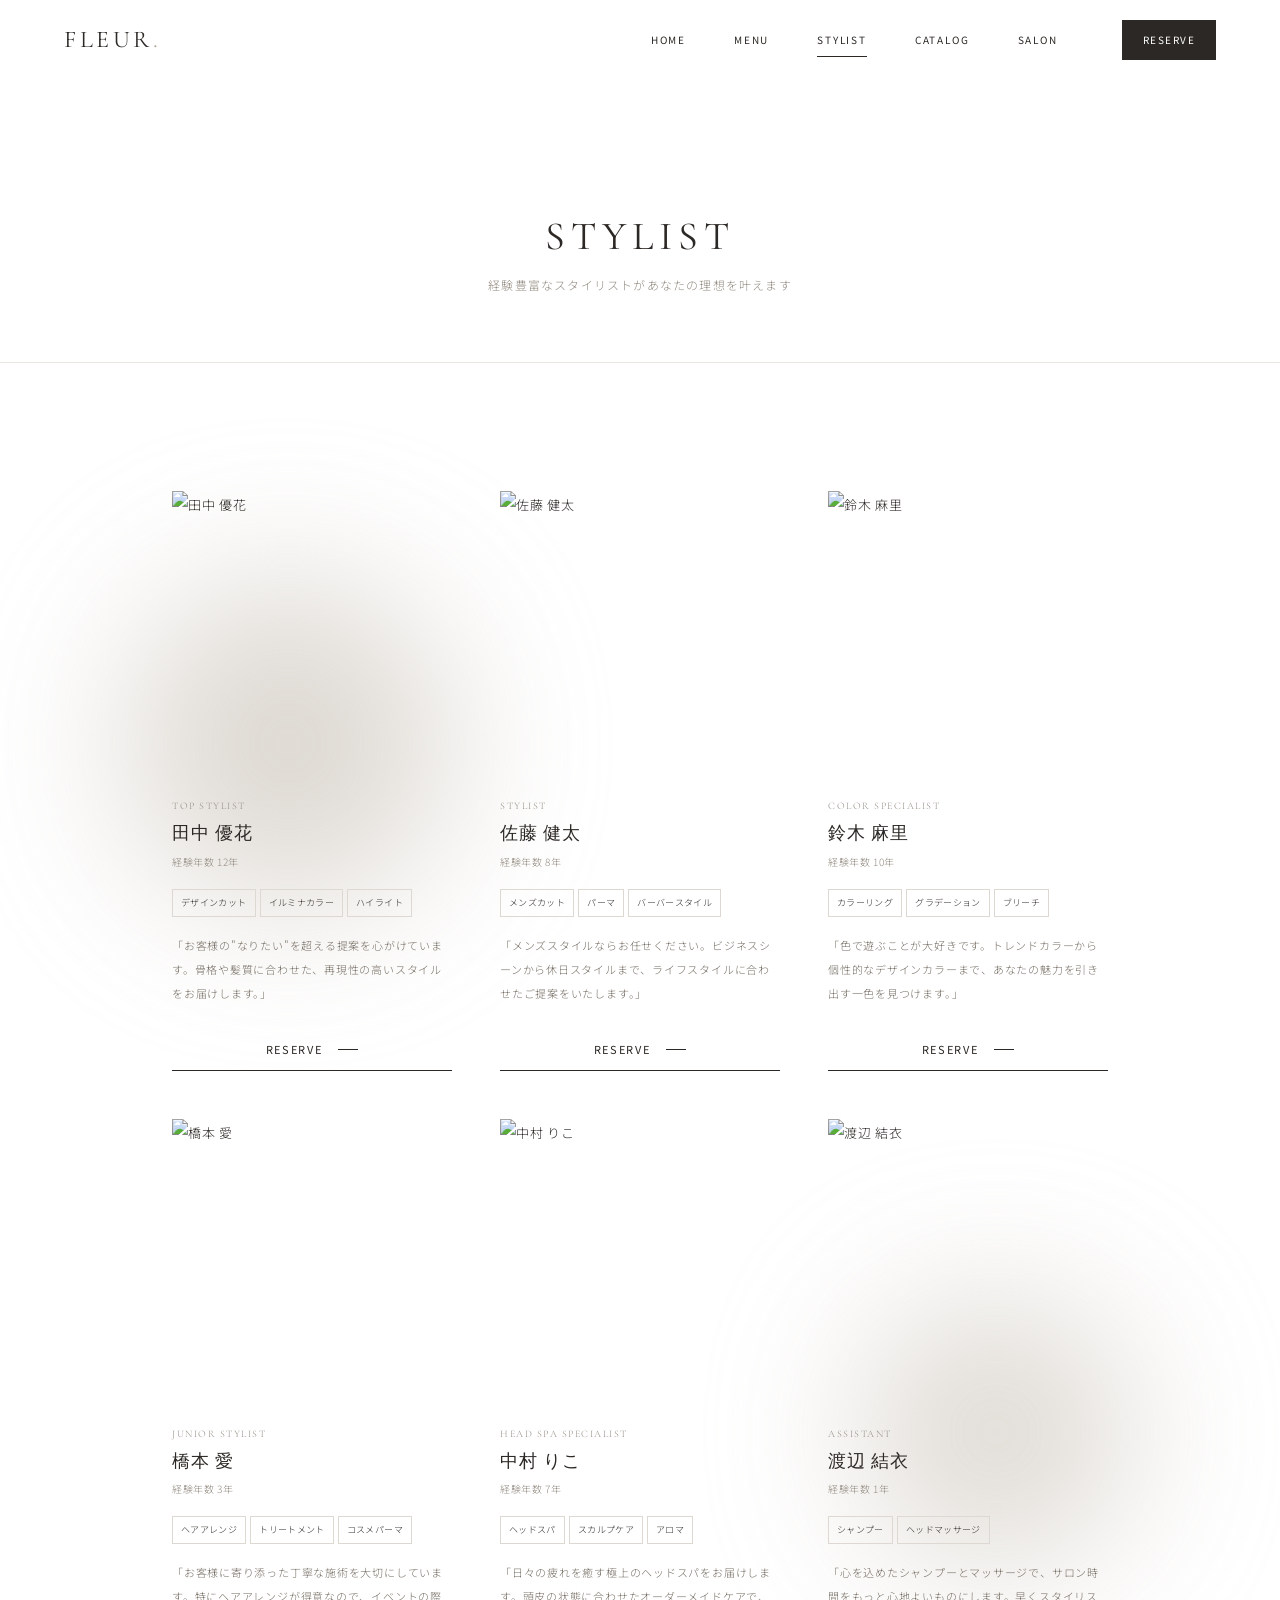
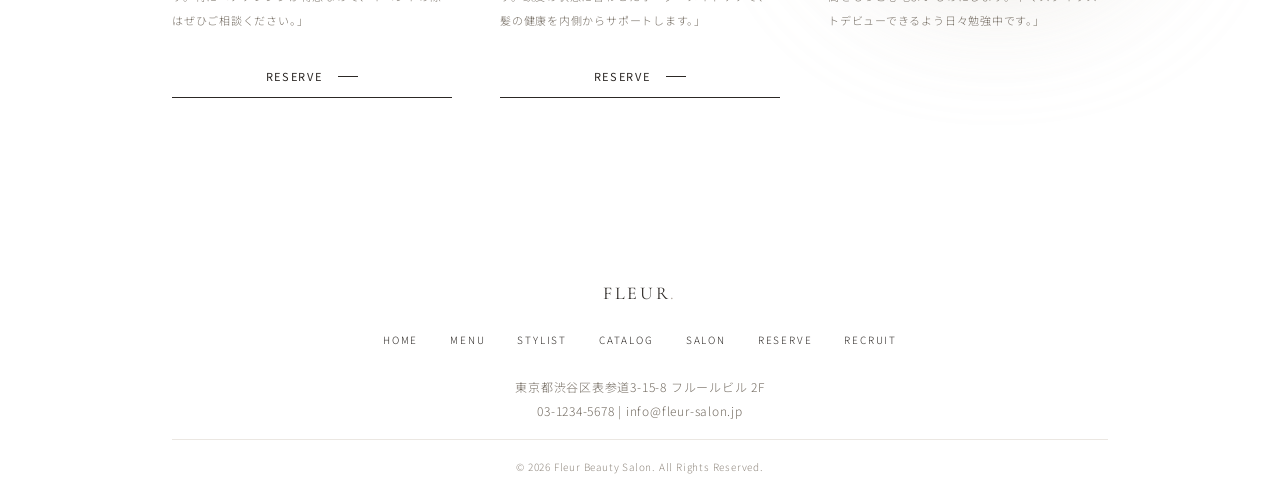
==== html/staff.html @ 0277ed72 "Add files via upload" ====
<!DOCTYPE html>
<html lang="ja">
<head>
  <meta charset="UTF-8">
  <meta name="viewport" content="width=device-width, initial-scale=1.0">
  <title>スタイリスト紹介 | Fleur Beauty Salon 表参道</title>
  <meta name="description" content="Fleur Beauty Salonのスタイリスト紹介。経験豊富なTop Stylist・カラースペシャリスト・ヘッドスパ専門スタッフが在籍。あなたの理想のスタイルを実現します。">
  <meta name="keywords" content="表参道 美容師,表参道 スタイリスト,Fleur スタッフ,カラースペシャリスト">
  <link rel="canonical" href="https://fleur-salon.jp/staff.html">
  <meta property="og:type" content="website">
  <meta property="og:title" content="スタイリスト紹介 | Fleur Beauty Salon 表参道">
  <meta property="og:description" content="経験豊富なTop Stylist・カラースペシャリスト・ヘッドスパ専門スタッフが在籍。あなたの理想のスタイルを実現します。">
  <meta property="og:url" content="https://fleur-salon.jp/staff.html">
  <meta property="og:image" content="https://fleur-salon.jp/images/fleur-beauty-salon-hero-1.webp">
  <meta property="og:site_name" content="Fleur Beauty Salon">
  <link rel="stylesheet" href="../css/style.css">
  <link rel="stylesheet" href="../css/responsive.css">
</head>
<body>
  <header class="header" id="header">
    <div class="header__inner">
      <a href="../index.html" class="header__logo">Fleur<span>.</span></a>
      <nav class="nav">
        <a href="../index.html" class="nav__link">Home</a>
        <a href="menu.html" class="nav__link">Menu</a>
        <a href="staff.html" class="nav__link nav__link--active">Stylist</a>
        <a href="gallery.html" class="nav__link">Catalog</a>
        <a href="access.html" class="nav__link">Salon</a>
        <a href="reservation.html" class="btn btn--primary btn--sm nav__cta">Reserve</a>
      </nav>
      <button class="hamburger" id="hamburger" aria-label="メニューを開く"><span class="hamburger__bar"></span><span class="hamburger__bar"></span><span class="hamburger__bar"></span></button>
    </div>
  </header>
  <div class="nav-overlay" id="navOverlay"></div>
  <nav class="mobile-nav" id="mobileNav">
    <a href="../index.html" class="mobile-nav__link">Home</a><a href="menu.html" class="mobile-nav__link">Menu</a><a href="staff.html" class="mobile-nav__link">Stylist</a><a href="gallery.html" class="mobile-nav__link">Catalog</a><a href="access.html" class="mobile-nav__link">Salon</a>
    <div class="mobile-nav__cta"><a href="reservation.html" class="btn btn--primary">Reserve</a></div>
  </nav>

  <section class="page-header">
    <div class="container">
      <h1 class="page-header__title">Stylist</h1>
      <p class="page-header__subtitle">経験豊富なスタイリストがあなたの理想を叶えます</p>
    </div>
  </section>

  <section class="section">
    <div class="container">
      <div class="staff-list">
        <div class="staff-card animate-on-scroll">
          <div class="staff-card__image"><img src="https://images.unsplash.com/photo-1544005313-94ddf0286df2?w=600&h=600&fit=crop&crop=face" alt="田中 優花" loading="lazy"></div>
          <p class="staff-card__role">Top Stylist</p>
          <h3 class="staff-card__name">田中 優花</h3>
          <p class="staff-card__experience">経験年数 12年</p>
          <div class="staff-card__tags"><span class="staff-card__tag">デザインカット</span><span class="staff-card__tag">イルミナカラー</span><span class="staff-card__tag">ハイライト</span></div>
          <p class="staff-card__message">「お客様の"なりたい"を超える提案を心がけています。骨格や髪質に合わせた、再現性の高いスタイルをお届けします。」</p>
          <a href="reservation.html?staff=tanaka" class="btn btn--more staff-card__cta">Reserve</a>
        </div>
        <div class="staff-card animate-on-scroll">
          <div class="staff-card__image"><img src="https://images.unsplash.com/photo-1506794778202-cad84cf45f1d?w=600&h=600&fit=crop&crop=face" alt="佐藤 健太" loading="lazy"></div>
          <p class="staff-card__role">Stylist</p>
          <h3 class="staff-card__name">佐藤 健太</h3>
          <p class="staff-card__experience">経験年数 8年</p>
          <div class="staff-card__tags"><span class="staff-card__tag">メンズカット</span><span class="staff-card__tag">パーマ</span><span class="staff-card__tag">バーバースタイル</span></div>
          <p class="staff-card__message">「メンズスタイルならお任せください。ビジネスシーンから休日スタイルまで、ライフスタイルに合わせたご提案をいたします。」</p>
          <a href="reservation.html?staff=sato" class="btn btn--more staff-card__cta">Reserve</a>
        </div>
        <div class="staff-card animate-on-scroll">
          <div class="staff-card__image"><img src="https://images.unsplash.com/photo-1531746020798-e6953c6e8e04?w=600&h=600&fit=crop&crop=face" alt="鈴木 麻里" loading="lazy"></div>
          <p class="staff-card__role">Color Specialist</p>
          <h3 class="staff-card__name">鈴木 麻里</h3>
          <p class="staff-card__experience">経験年数 10年</p>
          <div class="staff-card__tags"><span class="staff-card__tag">カラーリング</span><span class="staff-card__tag">グラデーション</span><span class="staff-card__tag">ブリーチ</span></div>
          <p class="staff-card__message">「色で遊ぶことが大好きです。トレンドカラーから個性的なデザインカラーまで、あなたの魅力を引き出す一色を見つけます。」</p>
          <a href="reservation.html?staff=suzuki" class="btn btn--more staff-card__cta">Reserve</a>
        </div>
        <div class="staff-card animate-on-scroll">
          <div class="staff-card__image"><img src="https://images.unsplash.com/photo-1517841905240-472988babdf9?w=600&h=600&fit=crop&crop=face" alt="橋本 愛" loading="lazy"></div>
          <p class="staff-card__role">Junior Stylist</p>
          <h3 class="staff-card__name">橋本 愛</h3>
          <p class="staff-card__experience">経験年数 3年</p>
          <div class="staff-card__tags"><span class="staff-card__tag">ヘアアレンジ</span><span class="staff-card__tag">トリートメント</span><span class="staff-card__tag">コスメパーマ</span></div>
          <p class="staff-card__message">「お客様に寄り添った丁寧な施術を大切にしています。特にヘアアレンジが得意なので、イベントの際はぜひご相談ください。」</p>
          <a href="reservation.html?staff=hashimoto" class="btn btn--more staff-card__cta">Reserve</a>
        </div>
        <div class="staff-card animate-on-scroll">
          <div class="staff-card__image"><img src="https://images.unsplash.com/photo-1529626455594-4ff0802cfb7e?w=600&h=600&fit=crop&crop=face" alt="中村 りこ" loading="lazy"></div>
          <p class="staff-card__role">Head Spa Specialist</p>
          <h3 class="staff-card__name">中村 りこ</h3>
          <p class="staff-card__experience">経験年数 7年</p>
          <div class="staff-card__tags"><span class="staff-card__tag">ヘッドスパ</span><span class="staff-card__tag">スカルプケア</span><span class="staff-card__tag">アロマ</span></div>
          <p class="staff-card__message">「日々の疲れを癒す極上のヘッドスパをお届けします。頭皮の状態に合わせたオーダーメイドケアで、髪の健康を内側からサポートします。」</p>
          <a href="reservation.html?staff=nakamura" class="btn btn--more staff-card__cta">Reserve</a>
        </div>
        <div class="staff-card animate-on-scroll">
          <div class="staff-card__image"><img src="https://images.unsplash.com/photo-1524504388940-b1c1722653e1?w=600&h=600&fit=crop&crop=face" alt="渡辺 結衣" loading="lazy"></div>
          <p class="staff-card__role">Assistant</p>
          <h3 class="staff-card__name">渡辺 結衣</h3>
          <p class="staff-card__experience">経験年数 1年</p>
          <div class="staff-card__tags"><span class="staff-card__tag">シャンプー</span><span class="staff-card__tag">ヘッドマッサージ</span></div>
          <p class="staff-card__message">「心を込めたシャンプーとマッサージで、サロン時間をもっと心地よいものにします。早くスタイリストデビューできるよう日々勉強中です。」</p>
        </div>
      </div>
    </div>
  </section>

  <footer class="footer">
    <div class="container">
      <p class="footer__brand">Fleur<span>.</span></p>
      <div class="footer__nav-row">
        <a href="../index.html" class="footer__nav-link">Home</a>
        <a href="menu.html" class="footer__nav-link">Menu</a>
        <a href="staff.html" class="footer__nav-link">Stylist</a>
        <a href="gallery.html" class="footer__nav-link">Catalog</a>
        <a href="access.html" class="footer__nav-link">Salon</a>
        <a href="reservation.html" class="footer__nav-link">Reserve</a>
        <a href="recruit.html" class="footer__nav-link">Recruit</a>
      </div>
      <div class="footer__info">
        <p>東京都渋谷区表参道3-15-8 フルールビル 2F</p>
        <p>03-1234-5678 | info@fleur-salon.jp</p>
      </div>
      <div class="footer__bottom">
        <p>&copy; 2026 Fleur Beauty Salon. All Rights Reserved.</p>
      </div>
    </div>
  </footer>
  <script src="../js/main.js"></script>
</body>
</html>
---- css/style.css ----
/* ============================================
   Fleur Beauty Salon — Main Stylesheet
   Design: la-melu.com inspired — Pure Minimalism
   Typography: Cormorant Garamond + Noto Sans JP
   ============================================ */

@import url('https://fonts.googleapis.com/css2?family=Cormorant+Garamond:ital,wght@0,300;0,400;0,500;0,600;1,400&family=Noto+Sans+JP:wght@200;300;400;500&display=swap');

:root {
  /* Colors — Greige */
  --black: #2c2825;
  --gray-900: #3d3832;
  --gray-800: #4e4840;
  --gray-700: #5f5850;
  --gray-600: #756d63;
  --gray-500: #928a80;
  --gray-400: #b0a89e;
  --gray-300: #cdc6bc;
  --gray-200: #ddd8d1;
  --gray-100: #ebe7e2;
  --gray-50: #f3f0ec;
  --white: #ffffff;

  --color-text: var(--black);
  --color-text-light: var(--gray-600);
  --color-text-muted: var(--gray-500);
  --color-bg: var(--white);
  --color-bg-alt: var(--gray-50);
  --color-border: var(--gray-200);
  --color-success: #4a7c59;
  --color-error: #c44;

  /* Typography */
  --font-display: 'Cormorant Garamond', 'Georgia', serif;
  --font-body: 'Noto Sans JP', -apple-system, BlinkMacSystemFont, sans-serif;

  /* Spacing */
  --space-xs: 0.25rem;
  --space-sm: 0.5rem;
  --space-md: 1rem;
  --space-lg: 1.5rem;
  --space-xl: 2rem;
  --space-2xl: 3rem;
  --space-3xl: 4rem;
  --space-4xl: 6rem;
  --space-5xl: 8rem;
  --space-6xl: 10rem;
  --space-7xl: 12rem;

  /* Shadows */
  --shadow-sm: 0 1px 3px rgba(0,0,0,0.04);
  --shadow-md: 0 4px 16px rgba(0,0,0,0.06);

  /* Transitions */
  --transition-fast: 200ms ease;
  --transition-base: 400ms ease;
  --transition-slow: 600ms ease;

  /* Layout */
  --container-max: 1000px;
  --container-narrow: 700px;
  --container-wide: 1200px;
  --header-height: 80px;

  /* Z-index */
  --z-base: 1;
  --z-sticky: 20;
  --z-overlay: 30;
  --z-modal: 40;
}

/* --- Reset --- */
*, *::before, *::after {
  margin: 0; padding: 0;
  box-sizing: border-box;
}

html {
  scroll-behavior: smooth;
  -webkit-text-size-adjust: 100%;
}

body {
  font-family: var(--font-body);
  font-size: 13px;
  font-weight: 300;
  line-height: 2.2;
  color: var(--color-text);
  background-color: var(--color-bg);
  -webkit-font-smoothing: antialiased;
  -moz-osx-font-smoothing: grayscale;
  overflow-x: hidden;
  letter-spacing: 0.06em;
}

body.nav-open { overflow: hidden; }

img { max-width: 100%; height: auto; display: block; }

a {
  color: inherit;
  text-decoration: none;
  transition: opacity var(--transition-fast);
}
a:hover { opacity: 0.6; }

button {
  font-family: inherit;
  cursor: pointer;
  border: none;
  background: none;
}

ul, ol { list-style: none; }
input, select, textarea { font-family: inherit; font-size: inherit; }

/* --- Utility --- */
.container {
  max-width: var(--container-max);
  margin: 0 auto;
  padding: 0 var(--space-xl);
}

.container--narrow { max-width: var(--container-narrow); }
.container--wide { max-width: var(--container-wide); }

.sr-only {
  position: absolute; width: 1px; height: 1px; padding: 0; margin: -1px;
  overflow: hidden; clip: rect(0,0,0,0); white-space: nowrap; border: 0;
}

/* --- Typography --- */
h1, h2, h3, h4, h5 {
  font-family: var(--font-display);
  font-weight: 400;
  line-height: 1.4;
  letter-spacing: 0.04em;
}

/* Section title — English large + Japanese small */
.section-title-en {
  font-family: var(--font-display);
  font-size: clamp(1.75rem, 4vw, 2.5rem);
  font-weight: 400;
  letter-spacing: 0.12em;
  text-transform: uppercase;
  color: var(--color-text);
  margin-bottom: var(--space-sm);
}

.section-title-ja {
  font-family: var(--font-body);
  font-size: 0.6875rem;
  font-weight: 300;
  letter-spacing: 0.2em;
  color: var(--color-text-muted);
}

.section-header {
  text-align: center;
  margin-bottom: var(--space-4xl);
}

.section-header::after {
  content: '';
  display: block;
  width: 30px;
  height: 1px;
  background: var(--color-text);
  margin: var(--space-lg) auto 0;
}

/* --- Sections --- */
.section {
  padding: var(--space-4xl) 0;
  position: relative;
  overflow: hidden;
}

/* Subtle decorative background — only for plain white sections */
.section:not(.section--alt):not(.section--dark)::before,
.section:not(.section--alt):not(.section--dark)::after {
  content: '';
  position: absolute;
  border-radius: 50%;
  pointer-events: none;
  z-index: 0;
  background: var(--gray-300);
  filter: blur(80px);
  opacity: 0.7;
}
.section:not(.section--alt):not(.section--dark)::before {
  width: 320px;
  height: 320px;
  top: 15%;
  left: 10%;
}
.section:not(.section--alt):not(.section--dark)::after {
  width: 260px;
  height: 260px;
  bottom: 18%;
  right: 12%;
}
.section > * {
  position: relative;
  z-index: 1;
}

.section--alt {
  background-color: var(--color-bg-alt);
}

.section--dark {
  background-color: var(--gray-100);
  color: var(--color-text);
}

.section--dark .section-title-en { color: var(--color-text); }
.section--dark .section-title-ja { color: var(--gray-600); }
.section--dark .section-header::after { background: var(--color-text); }

/* --- Buttons --- */
.btn {
  display: inline-flex;
  align-items: center;
  justify-content: center;
  gap: var(--space-sm);
  font-family: var(--font-body);
  font-size: 0.6875rem;
  font-weight: 400;
  letter-spacing: 0.15em;
  transition: all var(--transition-base);
  cursor: pointer;
  text-transform: uppercase;
}

.btn:focus-visible {
  outline: 1px solid var(--color-text);
  outline-offset: 4px;
}

/* Text link button with line */
.btn--more {
  color: var(--color-text);
  padding: var(--space-sm) 0;
  border-bottom: 1px solid var(--color-text);
}
.btn--more:hover {
  opacity: 1;
  color: var(--gray-500);
  border-color: var(--gray-500);
}

.btn--more::after {
  content: '';
  display: inline-block;
  width: 20px;
  height: 1px;
  background: currentColor;
  margin-left: var(--space-sm);
  transition: width var(--transition-fast);
}
.btn--more:hover::after { width: 32px; }

/* Solid button */
.btn--primary {
  padding: 0.875rem 2.5rem;
  background: var(--color-text);
  color: var(--white);
  letter-spacing: 0.15em;
  border: 1px solid var(--color-text);
}
.btn--primary:hover {
  opacity: 1;
  background: transparent;
  color: var(--color-text);
}

/* Outline button */
.btn--outline {
  padding: 0.875rem 2.5rem;
  background: transparent;
  color: var(--color-text);
  border: 1px solid var(--color-text);
  letter-spacing: 0.15em;
}
.btn--outline:hover {
  opacity: 1;
  background: var(--color-text);
  color: var(--white);
}

/* White outline (on dark bg) */
.btn--white {
  padding: 0.875rem 2.5rem;
  background: transparent;
  color: var(--color-text);
  border: 1px solid var(--color-text);
  letter-spacing: 0.15em;
}
.btn--white:hover {
  opacity: 1;
  background: var(--color-text);
  color: var(--white);
}

.btn--sm { padding: 0.5rem 1.25rem; font-size: 0.625rem; }
.btn--lg { padding: 1rem 3rem; font-size: 0.75rem; }

/* --- Header --- */
.header {
  position: fixed;
  top: 0; left: 0; right: 0;
  height: var(--header-height);
  z-index: 50;
  transition: all var(--transition-base);
  background: rgba(255,255,255,0.97);
  backdrop-filter: blur(6px);
  -webkit-backdrop-filter: blur(6px);
  opacity: 0;
  animation: fadeUp 0.8s ease 2.8s forwards;
}

.header--scrolled {
  box-shadow: 0 1px 0 rgba(0,0,0,0.05);
}

.header__inner {
  display: flex;
  align-items: center;
  justify-content: space-between;
  height: 100%;
  max-width: 100%;
  margin: 0 auto;
  padding: 0 var(--space-3xl);
}

.header__logo {
  font-family: var(--font-display);
  font-size: 1.5rem;
  font-weight: 400;
  letter-spacing: 0.15em;
  text-transform: uppercase;
  color: var(--color-text);
}
.header__logo span { color: var(--gray-400); }

/* Desktop Nav */
.nav {
  display: flex;
  align-items: center;
  gap: var(--space-2xl);
}

.nav__link {
  font-size: 0.625rem;
  font-weight: 400;
  letter-spacing: 0.18em;
  text-transform: uppercase;
  color: var(--color-text);
  position: relative;
  padding: var(--space-xs) 0;
}
.nav__link:hover { opacity: 0.5; }

.nav__link--active::after {
  content: '';
  position: absolute;
  bottom: -2px;
  left: 0; right: 0;
  height: 1px;
  background: var(--color-text);
}

.nav__cta {
  margin-left: var(--space-md);
}

/* Hamburger */
.hamburger {
  display: none;
  flex-direction: column;
  justify-content: center;
  gap: 6px;
  width: 44px; height: 44px;
  padding: 10px;
  cursor: pointer;
  z-index: 50;
  position: relative;
}

.hamburger__bar {
  width: 24px; height: 1px;
  background: var(--color-text);
  transition: all var(--transition-base);
  transform-origin: center;
}

.hamburger.active .hamburger__bar:nth-child(1) {
  transform: rotate(45deg) translate(5px, 5px);
}
.hamburger.active .hamburger__bar:nth-child(2) { opacity: 0; }
.hamburger.active .hamburger__bar:nth-child(3) {
  transform: rotate(-45deg) translate(5px, -5px);
}

/* Mobile Nav */
.nav-overlay {
  position: fixed; inset: 0;
  background: rgba(0,0,0,0.15);
  z-index: var(--z-overlay);
  opacity: 0; visibility: hidden;
  transition: all var(--transition-base);
}
.nav-overlay.active { opacity: 1; visibility: visible; }

.mobile-nav {
  position: fixed;
  top: 0; right: 0;
  width: min(340px, 85vw);
  height: 100vh;
  background: var(--white);
  z-index: var(--z-modal);
  padding: calc(var(--header-height) + var(--space-3xl)) var(--space-2xl) var(--space-2xl);
  transform: translateX(100%);
  transition: transform var(--transition-slow);
  overflow-y: auto;
}
.mobile-nav.active { transform: translateX(0); }

.mobile-nav__link {
  display: block;
  padding: var(--space-md) 0;
  font-size: 0.6875rem;
  font-weight: 400;
  letter-spacing: 0.18em;
  text-transform: uppercase;
  color: var(--color-text);
  border-bottom: 1px solid var(--gray-100);
}
.mobile-nav__link:hover { opacity: 0.5; }

.mobile-nav__cta { margin-top: var(--space-2xl); }
.mobile-nav__cta .btn { width: 100%; }

/* --- Hero (la-melu style: centered text, scroll indicator) --- */
.hero {
  position: relative;
  height: 100vh;
  min-height: 600px;
  display: flex;
  padding-top: var(--header-height);
}

.hero__left {
  flex: 0 0 33%;
  position: relative;
  overflow: hidden;
}

.hero__right {
  flex: 0 0 67%;
  position: relative;
}

.hero__slider {
  position: relative;
  width: 100%;
  height: 100%;
  border-radius: 20px 0 0 20px;
  overflow: hidden;
}

.hero__slide {
  position: absolute;
  inset: 0;
  width: 100%;
  height: 100%;
  object-fit: cover;
  opacity: 0;
  transition: opacity 0.8s ease;
}
.hero__slide--active {
  opacity: 1;
}

.hero__title-ja {
  font-family: var(--font-body);
  writing-mode: vertical-rl;
  font-size: clamp(1.75rem, 3.5vw, 2.5rem);
  font-weight: 500;
  letter-spacing: 0.3em;
  line-height: 2;
  color: var(--color-text);
  position: absolute;
  top: 40%;
  left: 50%;
  transform: translate(-50%, -50%);
  opacity: 0;
  animation: fadeUp 1.2s ease 3.2s forwards;
}

.hero__title-en {
  font-family: var(--font-display);
  writing-mode: vertical-rl;
  font-size: 0.6875rem;
  font-weight: 400;
  letter-spacing: 0.04em;
  line-height: 2.2;
  color: var(--gray-400);
  position: absolute;
  bottom: var(--space-5xl);
  left: var(--space-4xl);
  opacity: 0;
  transform: translateY(20px);
  animation: fadeUp 1.2s ease 3.8s forwards;
}

.hero__scroll {
  position: absolute;
  bottom: var(--space-2xl);
  right: var(--space-xl);
  display: flex;
  flex-direction: column;
  align-items: center;
  gap: var(--space-sm);
  color: var(--black);
  font-size: 0.6875rem;
  letter-spacing: 0.3em;
  text-transform: uppercase;
  writing-mode: vertical-rl;
  animation: scrollBounce 2.5s ease infinite;
}

.hero__scroll-line {
  width: 2px; height: 48px;
  background: linear-gradient(to bottom, var(--black), transparent);
}

@keyframes fadeUp {
  to { opacity: 1; transform: translateY(0); }
}

/* --- Opening Animation --- */
.opening {
  position: fixed;
  inset: 0;
  z-index: 9999;
  display: flex;
  align-items: center;
  justify-content: center;
  pointer-events: none;
}

.opening__logo {
  position: absolute;
  z-index: 10001;
  font-family: var(--font-display);
  font-size: 2.5rem;
  font-weight: 400;
  letter-spacing: 0.15em;
  text-transform: uppercase;
  color: var(--color-text);
  opacity: 0;
  animation: openingLogoIn 0.8s ease 0.3s forwards, openingLogoOut 0.6s ease 1.6s forwards;
}
.opening__logo span { color: var(--gray-400); }

.opening__top,
.opening__bottom {
  position: absolute;
  left: 0;
  right: 0;
  height: 50%;
  background: var(--white);
  z-index: 10000;
}
.opening__top {
  top: 0;
  transform-origin: top;
  animation: curtainUp 0.8s cubic-bezier(0.65, 0, 0.35, 1) 2.2s forwards;
}
.opening__bottom {
  bottom: 0;
  transform-origin: bottom;
  animation: curtainDown 0.8s cubic-bezier(0.65, 0, 0.35, 1) 2.2s forwards;
}

.opening.done {
  display: none;
}

@keyframes openingLogoIn {
  from { opacity: 0; transform: translateY(20px); }
  to { opacity: 1; transform: translateY(0); }
}
@keyframes openingLogoOut {
  from { opacity: 1; }
  to { opacity: 0; }
}
@keyframes curtainUp {
  to { transform: translateY(-100%); }
}
@keyframes curtainDown {
  to { transform: translateY(100%); }
}
@keyframes scrollBounce {
  0%, 100% { transform: translateY(0); }
  50% { transform: translateY(6px); }
}

/* --- Concept (spinhairworks style) --- */
.concept {
  position: relative;
  max-width: 1100px;
  margin: 0 auto;
  padding: 0 var(--space-xl);
}

.concept__row {
  display: flex;
  align-items: stretch;
  gap: var(--space-4xl);
}

/* Main image — left, fixed width */
.concept__image-main {
  flex: 0 0 48%;
  min-height: 480px;
}
.concept__image-main img {
  width: 100%;
  height: 100%;
  object-fit: cover;
  display: block;
  border-radius: 8px;
}

/* Text — right side, vertically centered */
.concept__text {
  flex: 1;
  display: flex;
  flex-direction: column;
  justify-content: center;
  padding: var(--space-xl) 0 var(--space-4xl);
}

.concept__text .section-title-en {
  margin-bottom: var(--space-sm);
}

.concept__text .section-title-ja {
  margin-bottom: var(--space-2xl);
}

.concept__description {
  font-size: 0.8125rem;
  color: var(--color-text-light);
  line-height: 2.6;
  margin-bottom: var(--space-lg);
}

.concept__link {
  display: inline-block;
  line-height: 1;
  font-size: 0.8125rem;
  font-weight: 400;
  letter-spacing: 0.06em;
  color: var(--color-text);
  padding-bottom: var(--space-md);
  border-bottom: 1px solid var(--color-text);
  transition: all var(--transition-fast);
}
.concept__link:hover {
  opacity: 0.6;
}

/* Sub image — overlaps bottom of main image area */
.concept__image-sub {
  width: 42%;
  margin-top: -100px;
  margin-left: auto;
  margin-right: 0;
  position: relative;
  z-index: 2;
  background: #fff;
  padding: 8px;
  border-radius: 8px;
}
.concept__image-sub img {
  width: 100%;
  aspect-ratio: 4 / 3;
  object-fit: cover;
  display: block;
  border-radius: 4px;
}

/* --- Menu Cards (Top page) --- */
.menu-cards {
  display: grid;
  grid-template-columns: repeat(3, 1fr);
  gap: 2px;
}

/* --- Menu & Price (nana-eyelash style) --- */
.menu-price__title {
  font-family: var(--font-display);
  font-size: clamp(1.75rem, 3vw, 2.25rem);
  font-weight: 400;
  letter-spacing: 0.25em;
  text-align: center;
  margin-bottom: var(--space-4xl);
  color: var(--color-text);
}

.menu-price__grid {
  display: grid;
  grid-template-columns: 1fr 1fr;
  gap: var(--space-5xl);
  max-width: 900px;
  margin: 0 auto;
  position: relative;
  padding: var(--space-3xl);
}
.menu-price__grid .rough-border {
  position: absolute;
  inset: 0;
  width: 100%;
  height: 100%;
  pointer-events: none;
  overflow: visible;
}

.menu-price__category {
  font-family: var(--font-display);
  font-size: 1.125rem;
  font-weight: 400;
  letter-spacing: 0.18em;
  color: var(--color-text);
  padding-bottom: var(--space-sm);
  margin-bottom: var(--space-2xl);
  position: relative;
}
.menu-price__category::after {
  content: '';
  position: absolute;
  left: 0;
  bottom: 0;
  width: 32px;
  height: 1px;
  background: var(--color-text);
}

.menu-price__list {
  list-style: none;
  padding: 0;
  margin: 0;
}
.menu-price__list li {
  display: flex;
  justify-content: space-between;
  align-items: baseline;
  padding: var(--space-md) 0;
  font-size: 0.8125rem;
  letter-spacing: 0.06em;
  color: var(--color-text);
  border-bottom: 1px dashed var(--gray-200);
}
.menu-price__list li:last-child { border-bottom: none; }
.menu-price__list li span:last-child {
  color: var(--color-text-light);
  font-family: var(--font-display);
  letter-spacing: 0.04em;
}

.menu-price__note {
  text-align: center;
  font-size: 0.6875rem;
  color: var(--color-text-muted);
  letter-spacing: 0.05em;
  margin-top: var(--space-3xl);
  line-height: 1.8;
}

.menu-card {
  position: relative;
  overflow: hidden;
  cursor: pointer;
  aspect-ratio: 3 / 4;
}
.menu-card img {
  width: 100%; height: 100%;
  object-fit: cover;
  transition: transform 1s ease;
}
.menu-card:hover img { transform: scale(1.05); }

.menu-card__overlay {
  position: absolute; inset: 0;
  background: linear-gradient(to top, rgba(0,0,0,0.55), transparent 60%);
  display: flex;
  flex-direction: column;
  justify-content: flex-end;
  padding: var(--space-2xl);
  transition: background var(--transition-base);
}

.menu-card__tag {
  font-family: var(--font-display);
  font-size: 0.625rem;
  letter-spacing: 0.18em;
  text-transform: uppercase;
  color: rgba(255,255,255,0.6);
  margin-bottom: var(--space-xs);
}

.menu-card__title {
  font-family: var(--font-display);
  font-size: 1.25rem;
  font-weight: 400;
  letter-spacing: 0.08em;
  color: var(--white);
  margin-bottom: var(--space-xs);
}

.menu-card__price {
  font-family: var(--font-display);
  font-size: 0.875rem;
  font-weight: 400;
  color: rgba(255,255,255,0.6);
  letter-spacing: 0.06em;
}

/* --- Stylist Grid (la-melu style: square photos, grid) --- */
.stylist-grid-home {
  display: grid;
  grid-template-columns: repeat(4, 1fr);
  gap: 12px;
}

.stylist-thumb {
  position: relative;
  overflow: hidden;
  cursor: pointer;
  aspect-ratio: 1;
  border-radius: 6px;
}
.stylist-thumb img {
  width: 100%; height: 100%;
  object-fit: cover;
  transition: transform 0.8s ease;
}
.stylist-thumb:hover img { transform: scale(1.05); }

.stylist-thumb__overlay {
  position: absolute; inset: 0;
  background: rgba(0,0,0,0.35);
  display: flex;
  flex-direction: column;
  align-items: center;
  justify-content: center;
  opacity: 0;
  transition: opacity var(--transition-base);
}
.stylist-thumb:hover .stylist-thumb__overlay { opacity: 1; }

.stylist-thumb__role {
  font-family: var(--font-display);
  font-size: 0.625rem;
  letter-spacing: 0.15em;
  text-transform: uppercase;
  color: rgba(255,255,255,0.7);
  margin-bottom: var(--space-xs);
}

.stylist-thumb__name {
  color: var(--white);
  font-size: 0.8125rem;
  font-weight: 400;
  letter-spacing: 0.1em;
}

/* --- Gallery Preview (square grid) --- */
.gallery-grid {
  display: grid;
  grid-template-columns: repeat(5, 1fr);
  gap: 12px;
  padding: 0 var(--space-xl);
}

.gallery-item {
  position: relative;
  overflow: hidden;
  cursor: pointer;
  aspect-ratio: 1;
  border-radius: 6px;
  opacity: 0;
  transform: translateY(30px);
  transition: opacity 0.9s ease, transform 0.9s ease;
}
.gallery-grid.in-view .gallery-item {
  opacity: 1;
  transform: translateY(0);
}
.gallery-grid.in-view .gallery-item:nth-child(1) { transition-delay: 0ms; }
.gallery-grid.in-view .gallery-item:nth-child(2) { transition-delay: 100ms; }
.gallery-grid.in-view .gallery-item:nth-child(3) { transition-delay: 200ms; }
.gallery-grid.in-view .gallery-item:nth-child(4) { transition-delay: 300ms; }
.gallery-grid.in-view .gallery-item:nth-child(5) { transition-delay: 400ms; }
.gallery-grid.in-view .gallery-item:nth-child(6) { transition-delay: 500ms; }
.gallery-grid.in-view .gallery-item:nth-child(7) { transition-delay: 600ms; }
.gallery-grid.in-view .gallery-item:nth-child(8) { transition-delay: 700ms; }
.gallery-grid.in-view .gallery-item:nth-child(9) { transition-delay: 800ms; }
.gallery-grid.in-view .gallery-item:nth-child(10) { transition-delay: 900ms; }

.gallery-item img {
  width: 100%; height: 100%;
  object-fit: cover;
  transition: transform 1s ease, filter 0.6s ease;
  filter: brightness(0.95);
}
.gallery-item:hover img {
  transform: scale(1.08);
  filter: brightness(1.05);
}

.gallery-item__overlay {
  position: absolute; inset: 0;
  background: rgba(0,0,0,0.35);
  display: flex;
  align-items: center;
  justify-content: center;
  opacity: 0;
  transition: opacity var(--transition-base);
}
.gallery-item:hover .gallery-item__overlay { opacity: 1; }

.gallery-item__label {
  color: var(--white);
  font-size: 0.6875rem;
  letter-spacing: 0.12em;
  text-transform: uppercase;
}

/* --- Quote/Philosophy Section --- */
.quote-section {
  text-align: center;
  padding: var(--space-2xl) var(--space-xl) var(--space-4xl);
}

.quote-section__text {
  font-family: var(--font-display);
  font-size: clamp(1.25rem, 2.5vw, 1.625rem);
  font-weight: 500;
  letter-spacing: 0.15em;
  line-height: 2.2;
  color: var(--color-text);
  opacity: 0;
  transform: translateY(30px);
  transition: opacity 1.5s ease, transform 1.5s ease;
}
.quote-section__text.in-view {
  opacity: 1;
  transform: translateY(0);
}

/* --- 3-Column Banners (la-melu style) --- */
.banner-row {
  display: grid;
  grid-template-columns: repeat(3, 1fr);
  gap: 2px;
}

.banner-card {
  position: relative;
  overflow: hidden;
  aspect-ratio: 4 / 3;
}
.banner-card img {
  width: 100%; height: 100%;
  object-fit: cover;
  transition: transform 0.8s ease;
}
.banner-card:hover img { transform: scale(1.05); }

.banner-card__overlay {
  position: absolute; inset: 0;
  background: rgba(0,0,0,0.4);
  display: flex;
  flex-direction: column;
  align-items: center;
  justify-content: center;
  text-align: center;
  padding: var(--space-xl);
  transition: background var(--transition-base);
}
.banner-card:hover .banner-card__overlay { background: rgba(0,0,0,0.5); }

.banner-card__title {
  font-family: var(--font-display);
  font-size: 1.25rem;
  font-weight: 400;
  letter-spacing: 0.15em;
  text-transform: uppercase;
  color: var(--white);
  margin-bottom: var(--space-sm);
}

.banner-card__desc {
  font-size: 0.6875rem;
  color: rgba(255,255,255,0.65);
  letter-spacing: 0.08em;
  line-height: 2;
}

/* --- Reviews Grid --- */
.reviews-grid {
  display: grid;
  grid-template-columns: repeat(3, 1fr);
  gap: var(--space-2xl);
}

.review-card {
  padding: var(--space-2xl);
  border: 1px solid var(--gray-200);
  text-align: left;
}

.review-card__stars {
  color: var(--color-text);
  font-size: 0.75rem;
  letter-spacing: 0.2em;
  margin-bottom: var(--space-md);
}

.review-card__text {
  font-size: 0.8125rem;
  line-height: 2.2;
  color: var(--color-text);
  margin-bottom: var(--space-lg);
}

.review-card__author {
  font-size: 0.8125rem;
  font-weight: 500;
}

.review-card__meta {
  font-size: 0.6875rem;
  color: var(--color-text-muted);
  margin-top: var(--space-xs);
}

/* --- Access Brief --- */
.access-brief {
  display: grid;
  grid-template-columns: 1fr 1fr;
  gap: var(--space-4xl);
  align-items: start;
}

.access-brief__map {
  overflow: hidden;
  aspect-ratio: 4 / 3;
  background: var(--gray-100);
}
.access-brief__map iframe {
  width: 100%; height: 100%; border: 0;
}

.access-brief__info {
  display: flex;
  flex-direction: column;
  gap: var(--space-xl);
}

.access-brief__item {
  display: flex;
  gap: var(--space-md);
  align-items: flex-start;
}

.access-brief__icon {
  flex-shrink: 0;
  width: 18px;
  color: var(--color-text-muted);
  margin-top: 2px;
}

.access-brief__label {
  font-size: 0.625rem;
  letter-spacing: 0.15em;
  text-transform: uppercase;
  color: var(--color-text-muted);
  margin-bottom: var(--space-xs);
}

.access-brief__value {
  font-size: 0.8125rem;
}

/* --- Footer (la-melu style: clean, centered) --- */
.footer {
  background: rgba(255,255,255,0.97);
  border-top: none;
  padding: var(--space-2xl) 0 var(--space-md);
}

.footer__brand {
  font-family: var(--font-display);
  font-size: 1.125rem;
  font-weight: 400;
  letter-spacing: 0.15em;
  text-transform: uppercase;
  color: var(--color-text);
  text-align: center;
  margin-bottom: var(--space-md);
}
.footer__brand span { color: var(--gray-400); }

.footer__nav-row {
  display: flex;
  justify-content: center;
  flex-wrap: wrap;
  gap: var(--space-xl);
  margin-bottom: var(--space-lg);
}

.footer__nav-link {
  font-size: 0.625rem;
  letter-spacing: 0.18em;
  text-transform: uppercase;
  color: var(--color-text);
}
.footer__nav-link:hover { opacity: 0.5; }

.footer__info {
  text-align: center;
  margin-bottom: var(--space-md);
}

.footer__info p {
  font-size: 0.75rem;
  color: var(--color-text-light);
  line-height: 2;
}

.footer__social {
  display: flex;
  justify-content: center;
  gap: var(--space-md);
  margin-bottom: var(--space-lg);
}

.footer__social-link {
  width: 28px; height: 28px;
  display: flex;
  align-items: center;
  justify-content: center;
  border: 1px solid var(--gray-200);
  color: var(--color-text-muted);
  transition: all var(--transition-fast);
}
.footer__social-link:hover {
  opacity: 1;
  border-color: var(--color-text);
  color: var(--color-text);
}

.footer__bottom {
  border-top: 1px solid var(--gray-100);
  padding-top: var(--space-md);
  text-align: center;
  font-size: 0.625rem;
  color: var(--color-text-muted);
  letter-spacing: 0.08em;
}

/* --- Coupon Popup --- */
.coupon-popup {
  position: fixed; inset: 0;
  z-index: var(--z-modal);
  display: flex;
  align-items: center;
  justify-content: center;
  opacity: 0; visibility: hidden;
  transition: all var(--transition-base);
}
.coupon-popup.active { opacity: 1; visibility: visible; }

.coupon-popup__backdrop {
  position: absolute; inset: 0;
  background: rgba(0,0,0,0.4);
}

.coupon-popup__card {
  position: relative;
  background: var(--white);
  padding: var(--space-3xl);
  max-width: 400px;
  width: 90%;
  text-align: center;
  transform: scale(0.96);
  transition: transform var(--transition-base);
}
.coupon-popup.active .coupon-popup__card { transform: scale(1); }

.coupon-popup__close {
  position: absolute;
  top: var(--space-md); right: var(--space-md);
  width: 36px; height: 36px;
  display: flex;
  align-items: center;
  justify-content: center;
  color: var(--gray-400);
  cursor: pointer;
}
.coupon-popup__close:hover { color: var(--color-text); }

.coupon-popup__badge {
  display: inline-block;
  font-family: var(--font-display);
  font-size: 0.625rem;
  letter-spacing: 0.18em;
  text-transform: uppercase;
  color: var(--color-text-muted);
  margin-bottom: var(--space-lg);
}

.coupon-popup__discount {
  font-family: var(--font-display);
  font-size: 2.5rem;
  font-weight: 400;
  color: var(--color-text);
  line-height: 1;
  margin-bottom: var(--space-sm);
}

.coupon-popup__title {
  font-size: 0.8125rem;
  font-weight: 400;
  margin-bottom: var(--space-md);
  letter-spacing: 0.08em;
}

.coupon-popup__text {
  font-size: 0.75rem;
  color: var(--color-text-light);
  margin-bottom: var(--space-xl);
  line-height: 2.2;
}

/* --- Floating CTA (Mobile) --- */
.floating-cta {
  display: none;
  position: fixed;
  bottom: var(--space-lg);
  left: var(--space-lg); right: var(--space-lg);
  z-index: var(--z-sticky);
}
.floating-cta .btn { width: 100%; }

/* --- Page Header (inner pages) --- */
.page-header {
  position: relative;
  padding: calc(var(--header-height) + var(--space-5xl)) 0 var(--space-3xl);
  background: var(--color-bg);
  text-align: center;
  border-bottom: 1px solid var(--gray-100);
}

.page-header__title {
  font-family: var(--font-display);
  font-size: clamp(1.75rem, 4.5vw, 2.5rem);
  font-weight: 400;
  letter-spacing: 0.15em;
  text-transform: uppercase;
  margin-bottom: var(--space-sm);
}

.page-header__subtitle {
  font-size: 0.75rem;
  color: var(--color-text-muted);
  letter-spacing: 0.1em;
}

/* --- Menu Page --- */
.menu-filter {
  display: flex;
  flex-wrap: wrap;
  justify-content: center;
  gap: var(--space-lg);
  margin-bottom: var(--space-4xl);
}

.menu-filter__btn {
  padding: var(--space-sm) var(--space-md);
  font-size: 0.625rem;
  font-weight: 400;
  letter-spacing: 0.15em;
  text-transform: uppercase;
  background: transparent;
  color: var(--color-text-muted);
  border: none;
  border-bottom: 1px solid transparent;
  cursor: pointer;
  transition: all var(--transition-fast);
}
.menu-filter__btn:hover { color: var(--color-text); }
.menu-filter__btn.active {
  color: var(--color-text);
  border-bottom-color: var(--color-text);
}

.menu-category { margin-bottom: var(--space-4xl); }

.menu-category__title {
  font-family: var(--font-display);
  font-size: 1.375rem;
  font-weight: 400;
  letter-spacing: 0.1em;
  margin-bottom: var(--space-xl);
  padding-bottom: var(--space-md);
  border-bottom: 1px solid var(--gray-200);
}

.menu-list {
  display: grid;
  grid-template-columns: repeat(2, 1fr);
  gap: var(--space-lg);
}

.menu-item {
  display: flex;
  gap: var(--space-lg);
  padding: var(--space-lg);
  border: 1px solid var(--gray-100);
  transition: border-color var(--transition-fast);
}
.menu-item:hover { border-color: var(--gray-300); }

.menu-item__image {
  flex-shrink: 0;
  width: 68px; height: 68px;
  overflow: hidden;
}
.menu-item__image img {
  width: 100%; height: 100%;
  object-fit: cover;
}

.menu-item__body { flex: 1; min-width: 0; }

.menu-item__name {
  font-family: var(--font-display);
  font-size: 1rem;
  font-weight: 500;
  letter-spacing: 0.04em;
  margin-bottom: var(--space-xs);
}

.menu-item__desc {
  font-size: 0.6875rem;
  color: var(--color-text-muted);
  margin-bottom: var(--space-sm);
  line-height: 1.8;
}

.menu-item__meta {
  display: flex;
  align-items: center;
  justify-content: space-between;
}

.menu-item__price {
  font-family: var(--font-display);
  font-size: 1rem;
  font-weight: 500;
  letter-spacing: 0.04em;
}

.menu-item__time {
  font-size: 0.625rem;
  color: var(--color-text-muted);
}

/* --- Reservation Page --- */
.reservation-container {
  max-width: 640px;
  margin: 0 auto;
  padding: var(--space-3xl) var(--space-xl);
}

.progress-bar {
  display: flex;
  align-items: center;
  justify-content: center;
  margin-bottom: var(--space-3xl);
}

.progress-step {
  display: flex;
  align-items: center;
}

.progress-step__circle {
  width: 30px; height: 30px;
  display: flex;
  align-items: center;
  justify-content: center;
  font-family: var(--font-display);
  font-size: 0.8125rem;
  border: 1px solid var(--gray-300);
  color: var(--gray-400);
  transition: all var(--transition-base);
  flex-shrink: 0;
}
.progress-step.active .progress-step__circle {
  background: var(--color-text);
  color: var(--white);
  border-color: var(--color-text);
}
.progress-step.completed .progress-step__circle {
  background: var(--color-text);
  color: var(--white);
  border-color: var(--color-text);
}

.progress-step__line {
  width: 60px; height: 1px;
  background: var(--gray-200);
  transition: background var(--transition-base);
}
.progress-step.completed .progress-step__line { background: var(--color-text); }

.form-step { display: none; }
.form-step.active {
  display: block;
  animation: fadeUp 0.5s ease;
}

.form-step__title {
  font-family: var(--font-display);
  font-size: 1.375rem;
  font-weight: 400;
  letter-spacing: 0.08em;
  margin-bottom: var(--space-sm);
}

.form-step__subtitle {
  font-size: 0.75rem;
  color: var(--color-text-muted);
  margin-bottom: var(--space-2xl);
}

.form-group { margin-bottom: var(--space-lg); }

.form-label {
  display: block;
  font-size: 0.6875rem;
  font-weight: 400;
  letter-spacing: 0.06em;
  margin-bottom: var(--space-sm);
}
.form-label__required { color: var(--color-error); margin-left: 2px; }

.form-input,
.form-select,
.form-textarea {
  width: 100%;
  padding: 0.75rem 1rem;
  border: 1px solid var(--gray-200);
  background: var(--white);
  color: var(--color-text);
  transition: border-color var(--transition-fast);
  font-size: 0.8125rem;
}
.form-input:focus,
.form-select:focus,
.form-textarea:focus {
  outline: none;
  border-color: var(--color-text);
}
.form-input.error { border-color: var(--color-error); }
.form-textarea { min-height: 100px; resize: vertical; }

.form-error {
  font-size: 0.6875rem;
  color: var(--color-error);
  margin-top: var(--space-xs);
  display: none;
}
.form-error.visible { display: block; }

.checkbox-grid {
  display: grid;
  grid-template-columns: repeat(2, 1fr);
  gap: var(--space-sm);
}

.checkbox-card, .radio-card { position: relative; cursor: pointer; }
.checkbox-card input, .radio-card input { position: absolute; opacity: 0; }

.checkbox-card__label, .radio-card__label {
  display: flex;
  align-items: center;
  gap: var(--space-md);
  padding: var(--space-md);
  border: 1px solid var(--gray-200);
  transition: all var(--transition-fast);
  cursor: pointer;
  font-size: 0.75rem;
}
.checkbox-card input:checked + .checkbox-card__label,
.radio-card input:checked + .radio-card__label {
  border-color: var(--color-text);
}

.checkbox-card__check {
  flex-shrink: 0;
  width: 16px; height: 16px;
  border: 1px solid var(--gray-300);
  display: flex;
  align-items: center;
  justify-content: center;
  transition: all var(--transition-fast);
}
.checkbox-card input:checked + .checkbox-card__label .checkbox-card__check {
  background: var(--color-text);
  border-color: var(--color-text);
  color: var(--white);
}

.time-grid {
  display: grid;
  grid-template-columns: repeat(4, 1fr);
  gap: var(--space-sm);
}

.time-slot {
  padding: 0.625rem;
  text-align: center;
  font-size: 0.75rem;
  border: 1px solid var(--gray-200);
  cursor: pointer;
  transition: all var(--transition-fast);
}
.time-slot:hover { border-color: var(--color-text); }
.time-slot.selected {
  background: var(--color-text);
  color: var(--white);
  border-color: var(--color-text);
}

.staff-grid {
  display: grid;
  grid-template-columns: repeat(2, 1fr);
  gap: var(--space-md);
}

.staff-option { position: relative; cursor: pointer; }
.staff-option input { position: absolute; opacity: 0; }

.staff-option__card {
  display: flex;
  align-items: center;
  gap: var(--space-md);
  padding: var(--space-md);
  border: 1px solid var(--gray-200);
  transition: all var(--transition-fast);
  cursor: pointer;
}
.staff-option input:checked + .staff-option__card {
  border-color: var(--color-text);
}

.staff-option__avatar {
  width: 44px; height: 44px;
  overflow: hidden;
  flex-shrink: 0;
}
.staff-option__avatar img {
  width: 100%; height: 100%;
  object-fit: cover;
}

.staff-option__name { font-size: 0.75rem; font-weight: 400; }
.staff-option__role { font-size: 0.625rem; color: var(--color-text-muted); }

.summary-card {
  background: var(--gray-50);
  padding: var(--space-xl);
  margin-bottom: var(--space-xl);
}

.summary-row {
  display: flex;
  justify-content: space-between;
  padding: var(--space-sm) 0;
  font-size: 0.75rem;
}
.summary-row + .summary-row { border-top: 1px solid var(--gray-200); }
.summary-row__label { color: var(--color-text-muted); }
.summary-row__value { font-weight: 500; }

.form-actions {
  display: flex;
  gap: var(--space-md);
  margin-top: var(--space-2xl);
}
.form-actions .btn { flex: 1; }

.success-screen {
  text-align: center;
  padding: var(--space-5xl) 0;
}

.success-screen__icon {
  width: 60px; height: 60px;
  margin: 0 auto var(--space-xl);
  border: 1px solid var(--color-text);
  display: flex;
  align-items: center;
  justify-content: center;
  color: var(--color-text);
}

.success-screen__title {
  font-family: var(--font-display);
  font-size: 1.375rem;
  font-weight: 400;
  letter-spacing: 0.08em;
  margin-bottom: var(--space-md);
}

.success-screen__text {
  font-size: 0.75rem;
  color: var(--color-text-muted);
  margin-bottom: var(--space-2xl);
  line-height: 2.2;
}

/* --- Staff Page --- */
.staff-list {
  display: grid;
  grid-template-columns: repeat(3, 1fr);
  gap: var(--space-2xl);
}

.staff-card { cursor: default; }

.staff-card__image {
  aspect-ratio: 1;
  overflow: hidden;
  margin-bottom: var(--space-lg);
}
.staff-card__image img {
  width: 100%; height: 100%;
  object-fit: cover;
  transition: transform 0.8s ease;
}
.staff-card:hover .staff-card__image img { transform: scale(1.03); }

.staff-card__role {
  font-family: var(--font-display);
  font-size: 0.625rem;
  letter-spacing: 0.15em;
  text-transform: uppercase;
  color: var(--color-text-muted);
  margin-bottom: var(--space-xs);
}

.staff-card__name {
  font-family: var(--font-display);
  font-size: 1.125rem;
  font-weight: 400;
  letter-spacing: 0.06em;
  margin-bottom: var(--space-xs);
}

.staff-card__experience {
  font-size: 0.625rem;
  color: var(--color-text-muted);
  margin-bottom: var(--space-md);
  letter-spacing: 0.06em;
}

.staff-card__tags {
  display: flex;
  flex-wrap: wrap;
  gap: var(--space-xs);
  margin-bottom: var(--space-md);
}

.staff-card__tag {
  font-size: 0.5625rem;
  padding: 0.2rem 0.5rem;
  border: 1px solid var(--gray-200);
  letter-spacing: 0.04em;
}

.staff-card__message {
  font-size: 0.6875rem;
  color: var(--color-text-light);
  line-height: 2.2;
  margin-bottom: var(--space-lg);
}

.staff-card__cta { width: 100%; text-align: center; }

/* --- Access Page --- */
.access-map {
  overflow: hidden;
  aspect-ratio: 16 / 7;
  margin-bottom: var(--space-4xl);
}
.access-map iframe { width: 100%; height: 100%; border: 0; }

.access-info {
  display: grid;
  grid-template-columns: 1fr 1fr;
  gap: var(--space-4xl);
}

.info-table { width: 100%; }
.info-table tr { border-bottom: 1px solid var(--gray-100); }
.info-table th {
  font-size: 0.6875rem;
  font-weight: 400;
  color: var(--color-text-muted);
  text-align: left;
  padding: var(--space-md) var(--space-md) var(--space-md) 0;
  white-space: nowrap;
  vertical-align: top;
  width: 90px;
  letter-spacing: 0.06em;
}
.info-table td {
  font-size: 0.75rem;
  padding: var(--space-md) 0;
}

.access-directions { margin-top: var(--space-2xl); }

.access-directions__title {
  font-family: var(--font-display);
  font-size: 1.125rem;
  font-weight: 400;
  letter-spacing: 0.08em;
  margin-bottom: var(--space-xl);
}

.direction-step {
  display: flex;
  gap: var(--space-lg);
  margin-bottom: var(--space-xl);
}

.direction-step__number {
  flex-shrink: 0;
  width: 26px; height: 26px;
  background: var(--color-text);
  color: var(--white);
  display: flex;
  align-items: center;
  justify-content: center;
  font-family: var(--font-display);
  font-size: 0.75rem;
}

.direction-step__text {
  font-size: 0.75rem;
  line-height: 2.2;
  padding-top: var(--space-xs);
}

.access-exterior {
  margin-top: var(--space-4xl);
  overflow: hidden;
}
.access-exterior img {
  width: 100%;
  height: 280px;
  object-fit: cover;
}

/* --- Back to Top --- */
.back-to-top {
  position: fixed;
  bottom: var(--space-2xl);
  right: var(--space-xl);
  display: flex;
  flex-direction: column;
  align-items: center;
  gap: var(--space-sm);
  color: var(--black);
  font-size: 0.6875rem;
  letter-spacing: 0.3em;
  text-transform: uppercase;
  writing-mode: vertical-rl;
  background: none;
  border: none;
  cursor: pointer;
  padding: 0;
  opacity: 0;
  pointer-events: none;
  transition: opacity 0.4s ease;
  z-index: 100;
}
.back-to-top.visible {
  opacity: 1;
  pointer-events: auto;
}
.back-to-top:hover {
  color: var(--gray-600);
}
.back-to-top:hover .back-to-top__line {
  background: linear-gradient(to top, var(--gray-600), transparent);
}
.back-to-top__line {
  width: 2px;
  height: 48px;
  background: linear-gradient(to top, var(--black), transparent);
  order: -1;
}

/* --- Scroll Animations --- */
.animate-on-scroll {
  opacity: 0;
  transform: translateY(18px);
  transition: opacity 1.2s cubic-bezier(0.25, 0.1, 0.25, 1), transform 1.2s cubic-bezier(0.25, 0.1, 0.25, 1);
}
.animate-on-scroll.in-view {
  opacity: 1;
  transform: translateY(0);
}

.fade-in {
  opacity: 0;
  transform: translateY(12px);
  transition: opacity 1s cubic-bezier(0.25, 0.1, 0.25, 1), transform 1s cubic-bezier(0.25, 0.1, 0.25, 1);
}
.fade-in.in-view {
  opacity: 1;
  transform: translateY(0);
}

.stagger {
  opacity: 0;
  transform: translateY(12px);
  transition: opacity 0.9s cubic-bezier(0.25, 0.1, 0.25, 1), transform 0.9s cubic-bezier(0.25, 0.1, 0.25, 1);
}
.stagger.in-view {
  opacity: 1;
  transform: translateY(0);
}

/* Page load */
body {
  opacity: 0;
  transition: opacity 0.8s ease;
}
body.loaded {
  opacity: 1;
}

@media (prefers-reduced-motion: reduce) {
  *, *::before, *::after {
    animation-duration: 0.01ms !important;
    animation-iteration-count: 1 !important;
    transition-duration: 0.01ms !important;
    scroll-behavior: auto !important;
  }
  .animate-on-scroll, .fade-in, .stagger { opacity: 1; transform: none; }
  body { opacity: 1; }
}
---- css/responsive.css ----
/* ============================================
   Responsive Styles — la-melu inspired
   ============================================ */

/* --- Mobile: 0 - 767px --- */
.hamburger { display: flex; }
.nav { display: none; }

.hero__scroll { display: none; }

.concept__row { flex-direction: column-reverse; gap: var(--space-2xl); }
.concept__image-main { flex: none; min-height: auto; aspect-ratio: 4 / 3; }
.concept__text { padding: 0; text-align: left; }
.concept__image-sub { display: none; }

.hero { flex-direction: column; height: auto; min-height: 0; padding-top: var(--header-height); }
.hero__left { flex: none; width: 100%; min-height: 280px; padding: var(--space-2xl) var(--space-xl); }
.hero__right { flex: none; width: 100%; aspect-ratio: 4 / 5; }
.hero__title-ja { writing-mode: horizontal-tb; position: static; transform: none; text-align: left; line-height: 1.8; }
.hero__title-en { writing-mode: horizontal-tb; position: static; margin-top: var(--space-lg); text-align: left; }

.menu-cards { grid-template-columns: 1fr; }
.menu-price__grid { grid-template-columns: 1fr; gap: var(--space-3xl); }

.stylist-grid-home { grid-template-columns: repeat(2, 1fr); }

.gallery-grid { grid-template-columns: repeat(2, 1fr); }

.banner-row { grid-template-columns: 1fr; }

.reviews-grid { grid-template-columns: 1fr; }

.access-brief { grid-template-columns: 1fr; }

.floating-cta { display: none; }

.menu-list { grid-template-columns: 1fr; }
.checkbox-grid { grid-template-columns: 1fr; }
.time-grid { grid-template-columns: repeat(3, 1fr); }
.staff-grid { grid-template-columns: 1fr; }
.progress-step__line { width: 32px; }

.staff-list { grid-template-columns: 1fr; }
.access-info { grid-template-columns: 1fr; }

.section { padding: var(--space-3xl) 0; }
.quote-section { padding: var(--space-2xl) var(--space-xl) var(--space-4xl); }

/* --- Tablet: 768px+ --- */
@media (min-width: 768px) {
  .hamburger { display: none; }
  .nav { display: flex; }

  .hero__scroll { display: flex; }

  .hero { flex-direction: row; height: 100vh; min-height: 600px; padding-top: var(--header-height); }
  .hero__left { flex: 0 0 33%; width: auto; min-height: 0; padding: 0; }
  .hero__right { flex: 1; width: auto; aspect-ratio: auto; }
  .hero__title-ja { writing-mode: vertical-rl; position: absolute; text-align: left; }
  .hero__title-en { writing-mode: vertical-rl; position: absolute; margin-top: 0; text-align: left; }

  .menu-cards { grid-template-columns: repeat(2, 1fr); }
  .menu-price__grid { grid-template-columns: 1fr 1fr; gap: var(--space-5xl); }
  .stylist-grid-home { grid-template-columns: repeat(4, 1fr); }
  .gallery-grid { grid-template-columns: repeat(3, 1fr); }
  .banner-row { grid-template-columns: repeat(3, 1fr); }
  .reviews-grid { grid-template-columns: repeat(2, 1fr); }

  .menu-list { grid-template-columns: repeat(2, 1fr); }
  .checkbox-grid { grid-template-columns: repeat(2, 1fr); }
  .time-grid { grid-template-columns: repeat(4, 1fr); }
  .staff-grid { grid-template-columns: repeat(2, 1fr); }

  .staff-list { grid-template-columns: repeat(2, 1fr); }

  .floating-cta { display: none; }
}

/* --- Desktop: 1024px+ --- */
@media (min-width: 1024px) {
  .concept__row { flex-direction: row; gap: var(--space-4xl); }
  .concept__image-main { flex: 0 0 48%; min-height: 480px; }
  .concept__text { padding: 0 0 var(--space-4xl); }
  .concept__image-sub { display: block; width: 42%; margin-top: -100px; margin-left: 25%; }

  .menu-cards { grid-template-columns: repeat(3, 1fr); }
  .gallery-grid { grid-template-columns: repeat(5, 1fr); }
  .reviews-grid { grid-template-columns: repeat(3, 1fr); }

  .access-brief { grid-template-columns: 1fr 1fr; }
  .access-info { grid-template-columns: 1fr 1fr; }

  .staff-list { grid-template-columns: repeat(3, 1fr); }

  .progress-step__line { width: 60px; }

  .section { padding: var(--space-5xl) 0; }
  .quote-section { padding: var(--space-2xl) var(--space-xl) var(--space-4xl); }
}
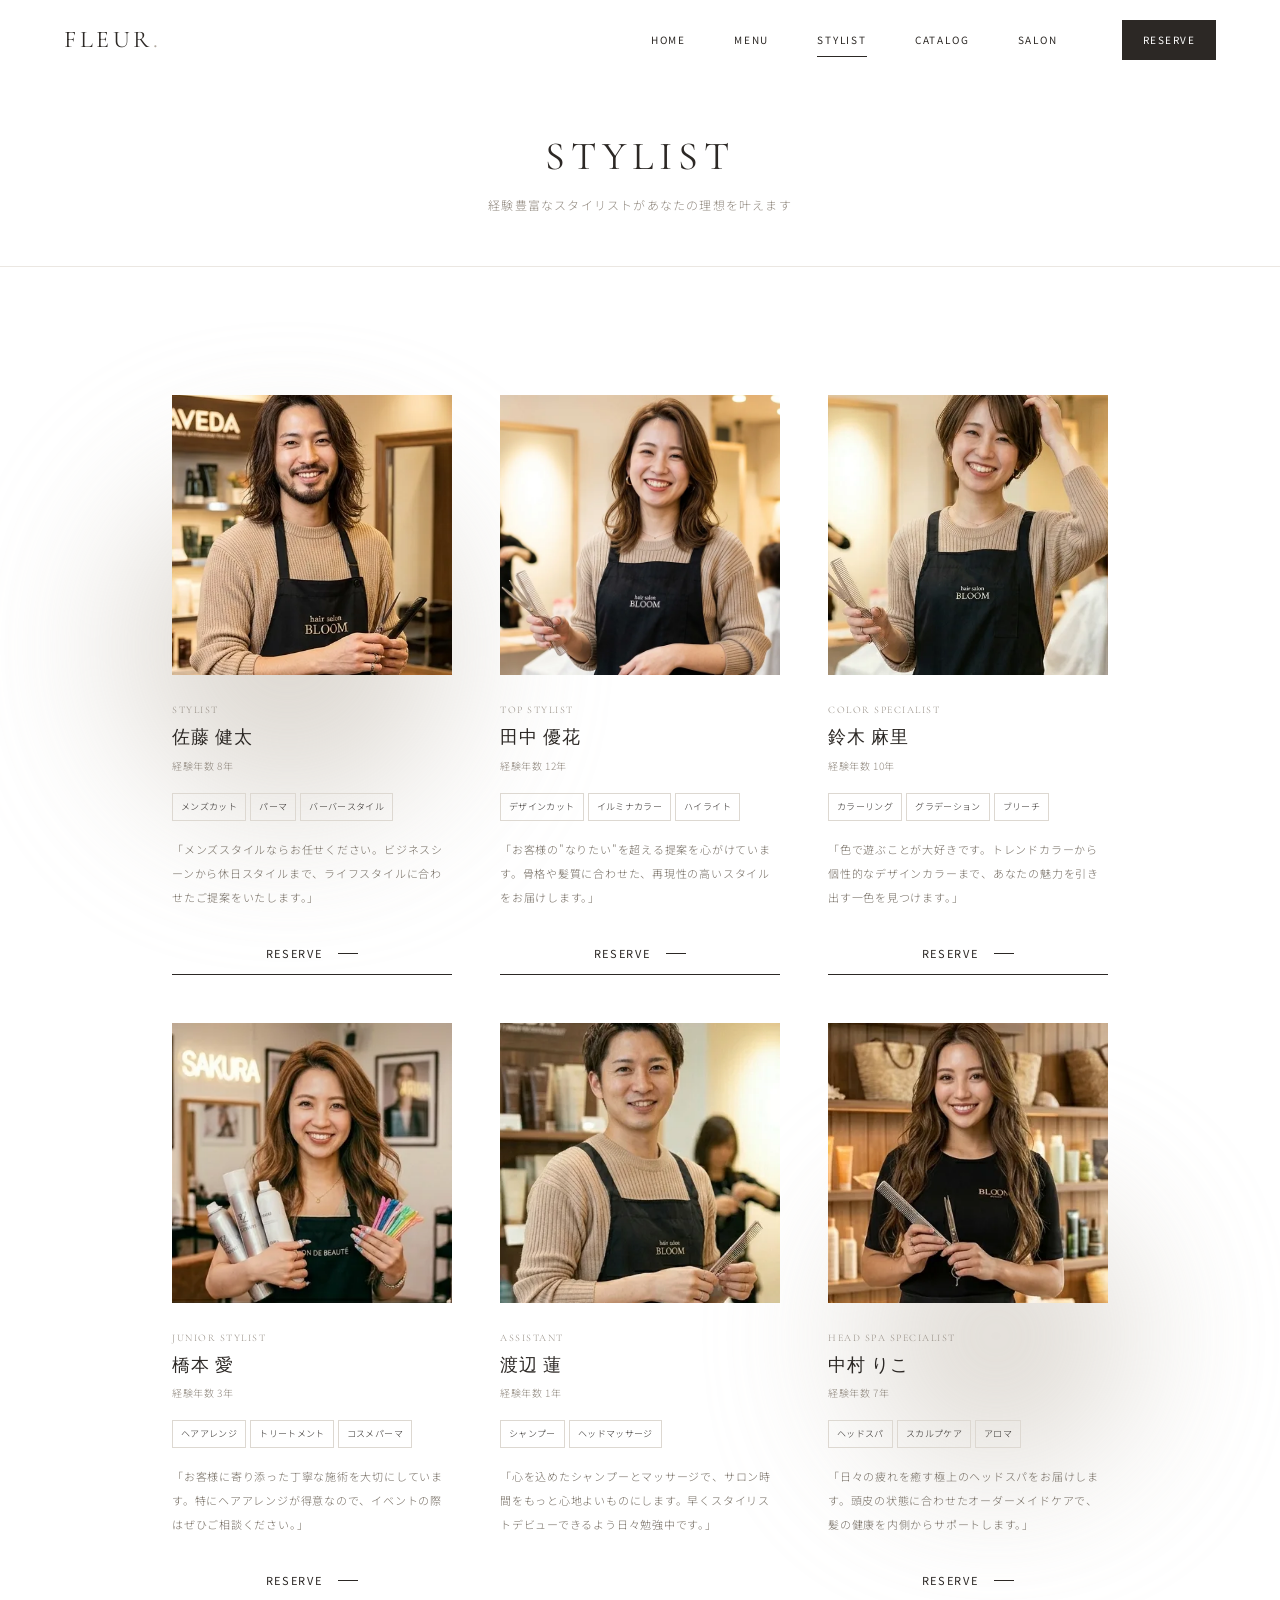
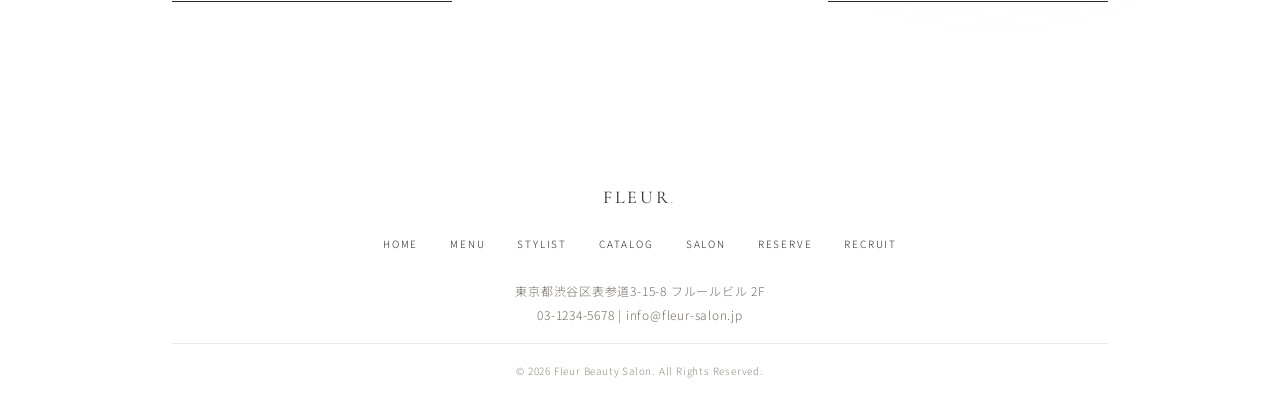
==== commit d9832cb0: "Add files via upload" ====
--- a/html/staff.html
+++ b/html/staff.html
@@ -48,7 +48,16 @@
     <div class="container">
       <div class="staff-list">
         <div class="staff-card animate-on-scroll">
-          <div class="staff-card__image"><img src="https://images.unsplash.com/photo-1544005313-94ddf0286df2?w=600&h=600&fit=crop&crop=face" alt="田中 優花" loading="lazy"></div>
+          <div class="staff-card__image"><img src="../images/stylist-sato-kenta.webp" alt="佐藤 健太" loading="lazy"></div>
+          <p class="staff-card__role">Stylist</p>
+          <h3 class="staff-card__name">佐藤 健太</h3>
+          <p class="staff-card__experience">経験年数 8年</p>
+          <div class="staff-card__tags"><span class="staff-card__tag">メンズカット</span><span class="staff-card__tag">パーマ</span><span class="staff-card__tag">バーバースタイル</span></div>
+          <p class="staff-card__message">「メンズスタイルならお任せください。ビジネスシーンから休日スタイルまで、ライフスタイルに合わせたご提案をいたします。」</p>
+          <a href="reservation.html?staff=sato" class="btn btn--more staff-card__cta">Reserve</a>
+        </div>
+        <div class="staff-card animate-on-scroll">
+          <div class="staff-card__image"><img src="../images/stylist-tanaka-yuka.webp" alt="田中 優花" loading="lazy"></div>
           <p class="staff-card__role">Top Stylist</p>
           <h3 class="staff-card__name">田中 優花</h3>
           <p class="staff-card__experience">経験年数 12年</p>
@@ -57,16 +66,7 @@
           <a href="reservation.html?staff=tanaka" class="btn btn--more staff-card__cta">Reserve</a>
         </div>
         <div class="staff-card animate-on-scroll">
-          <div class="staff-card__image"><img src="https://images.unsplash.com/photo-1506794778202-cad84cf45f1d?w=600&h=600&fit=crop&crop=face" alt="佐藤 健太" loading="lazy"></div>
-          <p class="staff-card__role">Stylist</p>
-          <h3 class="staff-card__name">佐藤 健太</h3>
-          <p class="staff-card__experience">経験年数 8年</p>
-          <div class="staff-card__tags"><span class="staff-card__tag">メンズカット</span><span class="staff-card__tag">パーマ</span><span class="staff-card__tag">バーバースタイル</span></div>
-          <p class="staff-card__message">「メンズスタイルならお任せください。ビジネスシーンから休日スタイルまで、ライフスタイルに合わせたご提案をいたします。」</p>
-          <a href="reservation.html?staff=sato" class="btn btn--more staff-card__cta">Reserve</a>
-        </div>
-        <div class="staff-card animate-on-scroll">
-          <div class="staff-card__image"><img src="https://images.unsplash.com/photo-1531746020798-e6953c6e8e04?w=600&h=600&fit=crop&crop=face" alt="鈴木 麻里" loading="lazy"></div>
+          <div class="staff-card__image"><img src="../images/stylist-suzuki-mari.webp" alt="鈴木 麻里" loading="lazy"></div>
           <p class="staff-card__role">Color Specialist</p>
           <h3 class="staff-card__name">鈴木 麻里</h3>
           <p class="staff-card__experience">経験年数 10年</p>
@@ -75,7 +75,7 @@
           <a href="reservation.html?staff=suzuki" class="btn btn--more staff-card__cta">Reserve</a>
         </div>
         <div class="staff-card animate-on-scroll">
-          <div class="staff-card__image"><img src="https://images.unsplash.com/photo-1517841905240-472988babdf9?w=600&h=600&fit=crop&crop=face" alt="橋本 愛" loading="lazy"></div>
+          <div class="staff-card__image"><img src="../images/stylist-hashimoto-ai.webp" alt="橋本 愛" loading="lazy"></div>
           <p class="staff-card__role">Junior Stylist</p>
           <h3 class="staff-card__name">橋本 愛</h3>
           <p class="staff-card__experience">経験年数 3年</p>
@@ -84,21 +84,21 @@
           <a href="reservation.html?staff=hashimoto" class="btn btn--more staff-card__cta">Reserve</a>
         </div>
         <div class="staff-card animate-on-scroll">
-          <div class="staff-card__image"><img src="https://images.unsplash.com/photo-1529626455594-4ff0802cfb7e?w=600&h=600&fit=crop&crop=face" alt="中村 りこ" loading="lazy"></div>
+          <div class="staff-card__image"><img src="../images/stylist-watanabe-ren.webp" alt="渡辺 蓮" loading="lazy"></div>
+          <p class="staff-card__role">Assistant</p>
+          <h3 class="staff-card__name">渡辺 蓮</h3>
+          <p class="staff-card__experience">経験年数 1年</p>
+          <div class="staff-card__tags"><span class="staff-card__tag">シャンプー</span><span class="staff-card__tag">ヘッドマッサージ</span></div>
+          <p class="staff-card__message">「心を込めたシャンプーとマッサージで、サロン時間をもっと心地よいものにします。早くスタイリストデビューできるよう日々勉強中です。」</p>
+        </div>
+        <div class="staff-card animate-on-scroll">
+          <div class="staff-card__image"><img src="../images/stylist-nakamura-riko.webp" alt="中村 りこ" loading="lazy"></div>
           <p class="staff-card__role">Head Spa Specialist</p>
           <h3 class="staff-card__name">中村 りこ</h3>
           <p class="staff-card__experience">経験年数 7年</p>
           <div class="staff-card__tags"><span class="staff-card__tag">ヘッドスパ</span><span class="staff-card__tag">スカルプケア</span><span class="staff-card__tag">アロマ</span></div>
           <p class="staff-card__message">「日々の疲れを癒す極上のヘッドスパをお届けします。頭皮の状態に合わせたオーダーメイドケアで、髪の健康を内側からサポートします。」</p>
           <a href="reservation.html?staff=nakamura" class="btn btn--more staff-card__cta">Reserve</a>
-        </div>
-        <div class="staff-card animate-on-scroll">
-          <div class="staff-card__image"><img src="https://images.unsplash.com/photo-1524504388940-b1c1722653e1?w=600&h=600&fit=crop&crop=face" alt="渡辺 結衣" loading="lazy"></div>
-          <p class="staff-card__role">Assistant</p>
-          <h3 class="staff-card__name">渡辺 結衣</h3>
-          <p class="staff-card__experience">経験年数 1年</p>
-          <div class="staff-card__tags"><span class="staff-card__tag">シャンプー</span><span class="staff-card__tag">ヘッドマッサージ</span></div>
-          <p class="staff-card__message">「心を込めたシャンプーとマッサージで、サロン時間をもっと心地よいものにします。早くスタイリストデビューできるよう日々勉強中です。」</p>
         </div>
       </div>
     </div>
--- a/css/style.css
+++ b/css/style.css
@@ -555,16 +555,52 @@
 .opening__logo {
   position: absolute;
   z-index: 10001;
+  display: flex;
+  flex-direction: column;
+  align-items: center;
+  gap: 6px;
+  opacity: 0;
+  animation: openingLogoIn 0.8s ease 0.3s forwards, openingLogoOut 0.6s ease 1.6s forwards;
+}
+
+.opening__icon {
+  width: 44px;
+  height: 18px;
+  color: #b8a898;
+  margin-bottom: 10px;
+}
+
+.opening__name {
   font-family: var(--font-display);
   font-size: 2.5rem;
   font-weight: 400;
   letter-spacing: 0.15em;
   text-transform: uppercase;
   color: var(--color-text);
+  margin: 0;
+}
+
+.opening__dot { color: #c4b5a5; }
+
+.opening__divider {
+  display: block;
+  height: 1px;
+  background: #d4c9be;
+  width: 0;
+  animation: openingDividerExpand 0.5s cubic-bezier(0.4, 0, 0.2, 1) 0.85s forwards;
+}
+
+.opening__tagline {
+  font-family: var(--font-display);
+  font-size: 0.575rem;
+  font-style: italic;
+  font-weight: 400;
+  letter-spacing: 0.35em;
+  color: #b8a898;
+  text-transform: lowercase;
   opacity: 0;
-  animation: openingLogoIn 0.8s ease 0.3s forwards, openingLogoOut 0.6s ease 1.6s forwards;
-}
-.opening__logo span { color: var(--gray-400); }
+  animation: openingTaglineIn 0.6s ease 1.0s forwards;
+}
 
 .opening__top,
 .opening__bottom {
@@ -572,7 +608,7 @@
   left: 0;
   right: 0;
   height: 50%;
-  background: var(--white);
+  background: #f5f0eb;
   z-index: 10000;
 }
 .opening__top {
@@ -591,7 +627,7 @@
 }
 
 @keyframes openingLogoIn {
-  from { opacity: 0; transform: translateY(20px); }
+  from { opacity: 0; transform: translateY(16px); }
   to { opacity: 1; transform: translateY(0); }
 }
 @keyframes openingLogoOut {
@@ -603,6 +639,14 @@
 }
 @keyframes curtainDown {
   to { transform: translateY(100%); }
+}
+@keyframes openingDividerExpand {
+  from { width: 0; }
+  to { width: 56px; }
+}
+@keyframes openingTaglineIn {
+  from { opacity: 0; letter-spacing: 0.55em; }
+  to { opacity: 1; letter-spacing: 0.35em; }
 }
 @keyframes scrollBounce {
   0%, 100% { transform: translateY(0); }
@@ -1263,7 +1307,7 @@
 /* --- Page Header (inner pages) --- */
 .page-header {
   position: relative;
-  padding: calc(var(--header-height) + var(--space-5xl)) 0 var(--space-3xl);
+  padding: calc(var(--header-height) + var(--space-2xl)) 0 var(--space-2xl);
   background: var(--color-bg);
   text-align: center;
   border-bottom: 1px solid var(--gray-100);
--- a/css/responsive.css
+++ b/css/responsive.css
@@ -22,7 +22,7 @@
 .menu-cards { grid-template-columns: 1fr; }
 .menu-price__grid { grid-template-columns: 1fr; gap: var(--space-3xl); }
 
-.stylist-grid-home { grid-template-columns: repeat(2, 1fr); }
+.stylist-grid-home { grid-template-columns: repeat(2, 1fr); padding: 0 var(--space-xl); }
 
 .gallery-grid { grid-template-columns: repeat(2, 1fr); }
 
@@ -61,7 +61,7 @@
 
   .menu-cards { grid-template-columns: repeat(2, 1fr); }
   .menu-price__grid { grid-template-columns: 1fr 1fr; gap: var(--space-5xl); }
-  .stylist-grid-home { grid-template-columns: repeat(4, 1fr); }
+  .stylist-grid-home { grid-template-columns: repeat(4, 1fr); padding: 0; }
   .gallery-grid { grid-template-columns: repeat(3, 1fr); }
   .banner-row { grid-template-columns: repeat(3, 1fr); }
   .reviews-grid { grid-template-columns: repeat(2, 1fr); }
